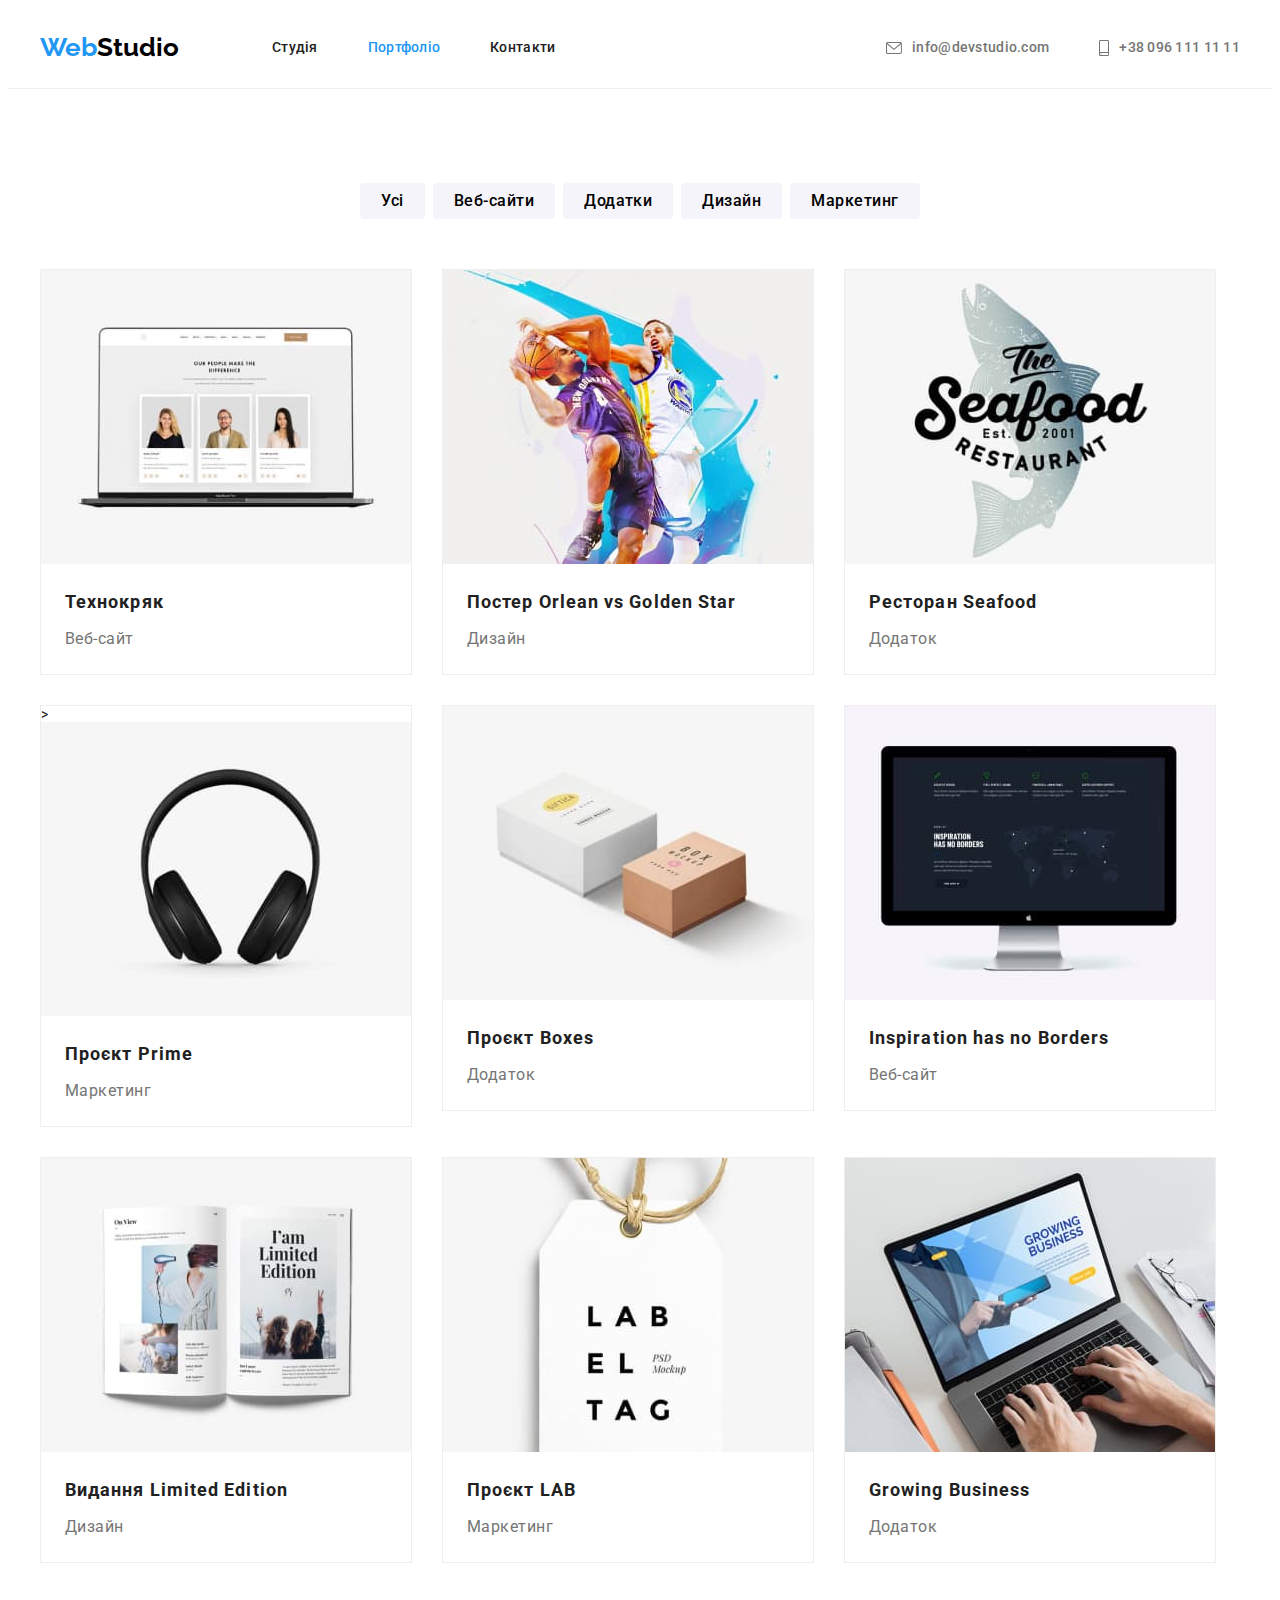
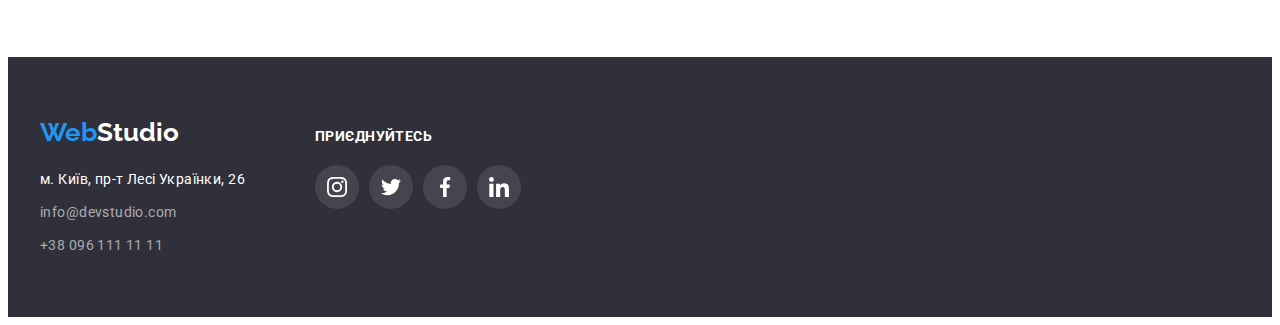
==== portfolio.html @ 4397d6b5 "Initial commit" ====
<!DOCTYPE html>
<html lang="uk">
  <head>
    <meta charset="UTF-8" />
    <meta http-equiv="X-UA-Compatible" content="IE=edge" />
    <meta name="viewport" content="width=device-width, initial-scale=1.0" />
    <title>WebStudio</title>

    <!-- fonts -->
    <link rel="preconnect" href="https://fonts.googleapis.com" />
    <link rel="preconnect" href="https://fonts.gstatic.com" crossorigin />
    <link
      href="https://fonts.googleapis.com/css2?family=Raleway:wght@700&family=Roboto:wght@400;500;700;900&display=swap"
      rel="stylesheet"
    />

    <!-- normolize -->
    <link
      rel="stylesheet"
      href="https://cdnjs.cloudflare.com/ajax/libs/modern-normalize/1.1.0/modern-normalize.min.css"
      integrity="sha512-wpPYUAdjBVSE4KJnH1VR1HeZfpl1ub8YT/NKx4PuQ5NmX2tKuGu6U/JRp5y+Y8XG2tV+wKQpNHVUX03MfMFn9Q=="
      crossorigin="anonymous"
      referrerpolicy="no-referrer"
    />

    <!-- base styles -->
    <link rel="stylesheet" href="./css/styles.css" />
  </head>

  <body>
    <!--heder-->
    <header class="header">
      <div class="container">
        <nav class="header-nav">
          <a href="./index.html" class="logo" lang="en"> <span class="accent">Web</span>Studio</a>
          <ul class="site-nav">
            <li class="item"><a href="./index.html" class="link">Студія</a></li>
            <li class="item"><a href="./portfolio.html" class="link current">Портфоліо</a></li>
            <li class="item"><a href="./" class="link">Контакти</a></li>
          </ul>
        </nav>

        <ul class="contact-heder">
          <li class="item">
            <a href="mailto:info@devstudio.com" class="link header-contact">
              <svg class="header-icon" width="16" height="12">
                <use href="./images/icons.svg#icon-envelope"></use>
              </svg>
              info@devstudio.com</a
            >
          </li>
          <li class="item">
            <a href="tel:+380961111111" class="link header-contact">
              <svg class="header-icon" width="10" height="16">
                <use href="./images/icons.svg#icon-smartphone"></use>
              </svg>
              +38 096 111 11 11</a
            >
          </li>
        </ul>
      </div>
    </header>

    <main>
      <!--section Наші роботи, сховати-->
      <section class="section">
        <div class="container">
          <h1 class="visually-hidden">Наші роботи</h1>

          <ul class="portfolio">
            <li class="item"><button type="button" class="portfolio-button">Усі</button></li>
            <li class="item"><button type="button" class="portfolio-button">Веб-сайти</button></li>
            <li class="item"><button type="button" class="portfolio-button">Додатки</button></li>
            <li class="item"><button type="button" class="portfolio-button">Дизайн</button></li>
            <li class="item"><button type="button" class="portfolio-button">Маркетинг</button></li>
          </ul>

          <ul class="project">
            <li class="item">
              <a class="project-link" href="" target="_blank" rel="noopener noreferrer">
                <img src="./images/portfolio/img1.jpg" alt="Технохряк" width="370" height="294" />
                <div class="project-description">
                  <h2 class="name">Технокряк</h2>
                  <p class="type">Веб-сайт</p>
                </div>
              </a>
            </li>

            <li class="item">
              <a class="project-link" href="" target="_blank" rel="noopener noreferrer">
                <img src="./images/portfolio/img2.jpg" alt="Постер" width="370" height="294" />
                <div class="project-description">
                  <h2 class="name">Постер <span lang="en">Orlean vs Golden Star</span></h2>
                  <p class="type">Дизайн</p>
                </div>
              </a>
            </li>

            <li class="item">
              <a class="project-link" href="" target="_blank" rel="noopener noreferrer">
                <img src="./images/portfolio/img3.jpg" alt="ІРесторан" width="370" height="294" />
                <div class="project-description">
                  <h2 class="name">Ресторан<span lang="en"> Seafood</span></h2>
                  <p class="type">Додаток</p>
                </div>
              </a>
            </li>

            <li class="item">
              <a class="project-link" href="" target="_blank" rel="noopener noreferrer">
                ><img
                  src="./images/portfolio/img4.jpg"
                  alt="Проєкт Прайм"
                  width="370"
                  height="294"
                />
                <div class="project-description">
                  <h2 class="name">Проєкт<span lang="en"> Prime</span></h2>
                  <p class="type">Маркетинг</p>
                </div>
              </a>
            </li>

            <li class="item">
              <a class="project-link" href="" target="_blank" rel="noopener noreferrer">
                <img
                  src="./images/portfolio/img5.jpg"
                  alt="Проєкт Боксес"
                  width="370"
                  height="294"
                />
                <div class="project-description">
                  <h2 class="name">Проєкт<span lang="en"> Boxes</span></h2>
                  <p class="type">Додаток</p>
                </div>
              </a>
            </li>

            <li class="item">
              <a class="project-link" href="" target="_blank" rel="noopener noreferrer">
                <img
                  src="./images/portfolio/img6.jpg"
                  alt="Натхнення без кордонів"
                  width="370"
                  height="294"
                />
                <div class="project-description">
                  <h2 class="name" lang="en">Inspiration has no Borders</h2>
                  <p class="type">Веб-сайт</p>
                </div>
              </a>
            </li>

            <li class="item">
              <a class="project-link" href="" target="_blank" rel="noopener noreferrer">
                <img src="./images/portfolio/img7.jpg" alt="Видання" width="370" height="294" />
                <div class="project-description">
                  <h2 class="name">Видання <span lang="en">Limited Edition</span></h2>
                  <p class="type">Дизайн</p>
                </div>
              </a>
            </li>

            <li class="item">
              <a class="project-link" href="" target="_blank" rel="noopener noreferrer">
                <img src="./images/portfolio/img8.jpg" alt="Проєкт ЛАБ" width="370" height="294" />
                <div class="project-description">
                  <h2 class="name">Проєкт <span lang="en">LAB</span></h2>
                  <p class="type">Маркетинг</p>
                </div>
              </a>
            </li>

            <li class="item">
              <a class="project-link" href="" target="_blank" rel="noopener noreferrer">
                <img
                  src="./images/portfolio/img9.jpg"
                  alt="Зростаючий бізнес"
                  width="370"
                  height="294"
                />
                <div class="project-description">
                  <h2 class="name" lang="en">Growing Business</h2>
                  <p class="type">Додаток</p>
                </div>
              </a>
            </li>
          </ul>
        </div>
      </section>
    </main>

    <!--footer-->
    <footer class="footer">
      <div class="container footer-items">
        <div class="address-items">
          <a href="./index.html" class="logo" lang="en"> <span class="accent">Web</span>Studio</a>
          <address>
            <ul class="address-footer">
              <li><a href="" class="sity">м. Київ, пр-т Лесі Українки, 26</a></li>
              <li>
                <a href="mailto:info@devstudio.com" class="mail-tel">info@devstudio.com</a>
              </li>
              <li><a href="tel:+380961111111" class="mail-tel">+38 096 111 11 11</a></li>
            </ul>
          </address>
        </div>
        <div class="cocials-footer">
          <p class="cocials-invyte">приєднуйтесь</p>
          <ul class="cocials">
            <li>
              <a
                class="cocials-link"
                href="https://www.instagram.com/"
                target="_blank"
                rel="noopener noreferrer"
                aria-label="іконка Інстаграм"
              >
                <svg class="cocials-icon" width="20" height="20">
                  <use href="./images/icons.svg#icon-instagram"></use>
                </svg>
              </a>
            </li>

            <li>
              <a
                class="cocials-link"
                href="https://twitter.com/"
                target="_blank"
                rel="noopener noreferrer"
                aria-label="іконка Твіттер"
              >
                <svg class="cocials-icon" width="20" height="20">
                  <use href="./images/icons.svg#icon-twitter"></use>
                </svg>
              </a>
            </li>

            <li>
              <a
                class="cocials-link"
                href="https://www.facebook.com/"
                target="_blank"
                rel="noopener noreferrer"
                aria-label="іконка Фейсбук"
              >
                <svg class="cocials-icon" width="20" height="20">
                  <use href="./images/icons.svg#icon-facebook"></use>
                </svg>
              </a>
            </li>

            <li>
              <a
                class="cocials-link"
                href="https://www.linkedin.com/"
                target="_blank"
                rel="noopener noreferrer"
                aria-label="іконка Лінкедін"
              >
                <svg class="cocials-icon" width="20" height="20">
                  <use href="./images/icons.svg#icon-linkedin"></use>
                </svg>
              </a>
            </li>
          </ul>
        </div>
      </div>
    </footer>
  </body>
</html>
---- css/styles.css ----
:root {
  --primary-text-color: #212121;
  --paragraf-text-color: #757575;
  --accent-color: #2196f3;
  --contrast-color: #ffffff;
  --background-color-main: #ffffff;
  --logo-color-header: #000000;
  --background-color-black: #2f303a;
  --background-color-gray: #f5f4fa;
  --border-card-project: 1px solid #eeeeee;
  --icon-color: #afb1b8;
}

/* ЗАГАЛЬНІ */

body {
  background-color: var(--contrast-color);
  color: var(--primary-text-color);
  font-family: 'Roboto', sans-serif;
  font-size: 14px;
}

/* РЕСЕТИ */
/* скидання стилів */
h1,
h2,
h3,
h4,
h5,
h6,
p {
  margin: 0;
}

/* усі списки */
ul {
  list-style: none;
  margin: 0;
  padding: 0;
}

/* усі посилання */
a {
  color: currentColor;
  text-decoration: none;
}

/* усі абзаци */
p {
  color: var(--paragraf-text-color);
}

/* усі картинки */
img {
  display: block;
  max-width: 100%;
  height: auto;
}

/* КОМПОНЕНТИ */

/* контейнер */
.container {
  width: 1200px;
  padding-left: 15px;
  padding-right: 15px;
  margin-left: auto;
  margin-right: auto;
}

/* усі секції */
.section {
  padding-top: 94px;
  padding-bottom: 94px;
}

/* заголовки секцій */
.section-title {
  font-size: 36px;
  line-height: 1.17;
  text-align: center;
  letter-spacing: 0.03em;

  margin-bottom: 50px;
}

/* прихований контент */
.visually-hidden {
  position: absolute;
  width: 1px;
  height: 1px;
  margin: -1px;
  border: 0;
  padding: 0;

  white-space: nowrap;
  clip-path: inset(100%);
  clip: rect(0 0 0 0);
  overflow: hidden;
}

/* ОКРЕМІ */

/* ХЕДЕР */

.header {
  border-bottom: 1px solid #ececec;
}
.header .container {
  display: flex;
  align-items: center;
}
.header-nav {
  display: flex;
  align-items: center;
}

/* лого */
.logo {
  display: block;
  margin-right: 93px;

  color: var(--logo-color-header);
  font-family: 'Raleway', sans-serif;
  font-weight: 700;
  font-size: 26px;
  line-height: 1.2;
  text-decoration: none;
}

.accent {
  color: var(--accent-color);
}

.logo:hover,
.logo:focus {
  color: var(--accent-color);
}

/* навігація хедер*/
.site-nav .link:hover,
.site-nav .link:focus,
.contact-heder .link:hover,
.contact-heder .link:focus {
  color: var(--accent-color);
}

.site-nav .link {
  display: block;
  padding-top: 32px;
  padding-bottom: 32px;

  font-weight: 500;
  line-height: 1.14;
  letter-spacing: 0.02em;
}

.site-nav {
  display: flex;
  gap: 50px;
}

/* активна сторінка */
.current {
  color: var(--accent-color);
}

/* контакти хедер */
.contact-heder {
  display: flex;
  margin-left: auto;

  color: var(--paragraf-text-color);
}

.contact-heder .link {
  display: flex;
  padding-top: 32px;
  padding-bottom: 32px;

  font-weight: 500;
  line-height: 1.14;
  letter-spacing: 0.02em;
}

.contact-heder .item + .item {
  margin-left: 50px;
}

.header-icon {
  fill: currentColor;
}

.header-contact {
  display: flex;
  align-items: center;
  gap: 10px;
}

/* герой */

.hero {
  padding-top: 200px;
  padding-bottom: 200px;
  max-width: 1600px;
  max-height: 600px;
  margin-right: auto;
  margin-left: auto;

  text-align: center;

  background-color: #c4c4c4;
  background-image: linear-gradient(to right, rgba(47, 48, 58, 0.4), rgba(47, 48, 58, 0.4)),
    url(../images/studio/background-hero.jpg);

  background-position: center;
  background-size: cover;
  background-repeat: no-repeat;
}

.hero-content {
  width: 696px;
  margin-left: auto;
  margin-right: auto;
}

.hero-title {
  color: var(--contrast-color);
  font-weight: 900;
  font-size: 44px;
  line-height: 1.36;
  letter-spacing: 0.06em;
  text-transform: uppercase;

  margin-bottom: 30px;
}

.hero-button {
  padding: 9px 31px;
  border-radius: 4px;
  border: 1px solid var(--accent-color);

  color: var(--contrast-color);
  background-color: var(--accent-color);
  font-family: inherit;
  font-weight: 700;
  font-size: 16px;
  line-height: 1.9;
  letter-spacing: 0.06em;

  cursor: pointer;
}

.hero .hero-button:hover,
.hero .hero-button:focus {
  color: var(--accent-color);
  background-color: var(--contrast-color);
  border: 1px solid var(--contrast-color);
}

/* СЕКЦІЇ */

/* особливості */
.specifik {
  padding-bottom: 0;
}

.specifik-list {
  display: flex;
  justify-content: space-between;
}

.specifik-list > .item {
  width: 270px;
}

.specifik-picture {
  display: flex;
  margin-bottom: 30px;
  width: 270px;
  height: 120px;
  align-items: center;
  justify-content: center;

  background-color: var(--background-color-gray);
  border-radius: 4px;
}

.specifik-title {
  font-size: 14px;
  line-height: 1.14;
  letter-spacing: 0.03em;
  text-transform: uppercase;

  margin-bottom: 10px;
}

.specifik-text {
  line-height: 1.7;
  letter-spacing: 0.03em;
}

/* про нас */
.about {
  display: flex;
  justify-content: space-between;
}

.section-title > .item {
  gap: 30px;
}

/* наша команда */
.our-team {
  background-color: var(--background-color-gray);
  margin-left: auto;
  margin-right: auto;
}

.team-name {
  font-weight: 500;
  font-size: 16px;
  line-height: 1.2;
  text-align: center;
  letter-spacing: 0.03em;

  margin-top: 30px;
  margin-bottom: 10px;
}
.team-job {
  font-size: 16px;
  line-height: 1.2;
  text-align: center;
  letter-spacing: 0.03em;
  margin-bottom: 16px;
}

.team {
  display: flex;
  gap: 30px;
}

.team > .item {
  padding-bottom: 30px;
  background-color: var(--background-color-main);
  box-shadow: 0px 1px 3px rgba(0, 0, 0, 0.12), 0px 1px 1px rgba(0, 0, 0, 0.14),
    0px 2px 1px rgba(0, 0, 0, 0.2);
  border-radius: 0px 0px 4px 4px;
}

/* соціальні мережі */
.cocials {
  display: flex;
  justify-content: center;
  align-items: center;
  gap: 10px;
}

.cocials-link {
  display: flex;
  justify-content: center;
  align-items: center;
  width: 44px;
  height: 44px;
  border-radius: 50%;
  background-color: var(--background-color-main);
  color: var(--icon-color);
}

.cocials-icon {
  fill: currentColor;
}

.cocials-link:hover,
.cocials-link:focus {
  color: var(--contrast-color);
  background-color: var(--accent-color);
}

/* постійні клієнти */

.clients-logo {
  display: flex;
  gap: 30px;
  align-items: center;
}

.clients-link {
  display: flex;
  justify-content: center;
  align-items: center;

  border: 1px solid var(--icon-color);
  border-radius: 4px;
  width: 170px;
  height: 92px;

  background-color: var(--background-color-main);
  color: var(--icon-color);
}

.icon-client {
  fill: currentColor;
}

.clients-link:hover,
.clients-link:focus {
  color: var(--accent-color);
  border: 1px solid var(--accent-color);
}

/* ФУТЕР */

/* загальні для футера */
.footer {
  padding-top: 60px;
  padding-bottom: 60px;

  background-color: var(--background-color-black);
}

.footer-items {
  display: flex;
  align-items: baseline;
  gap: 70px;
}

/* адреса футер */
.address-items {
  display: flex;
  flex-direction: column;
  row-gap: 20px;
}

/* лого футер */
footer .logo {
  display: block;
  margin-right: 0;

  color: var(--contrast-color);
}

/* контакти футер */
.address-footer {
  display: flex;
  flex-direction: column;
  gap: 9px;

  font-style: normal;
}

.sity {
  display: inline-block;

  color: var(--contrast-color);
  line-height: 1.7;
  letter-spacing: 0.03em;
}

.mail-tel {
  display: inline-block;

  color: rgba(255, 255, 255, 0.6);
  line-height: 1.7;
  letter-spacing: 0.03em;
}

.mail-tel:hover,
.mail-tel:focus {
  color: var(--accent-color);
  background-color: inherit;
}

/* соціальні мережі футер */
.cocials-footer {
  display: flex;
  flex-direction: column;
  row-gap: 20px;
}

.cocials-invyte {
  display: block;
}

.cocials-footer > p {
  font-weight: 700;
  line-height: 1.14;
  letter-spacing: 0.03em;
  text-transform: uppercase;

  color: var(--contrast-color);
}

.cocials-footer .cocials {
  display: flex;
  justify-content: flex-start;

  gap: 10px;
}

.cocials-footer .cocials-link {
  display: flex;
  justify-content: center;
  align-items: center;
  width: 44px;
  height: 44px;
  border-radius: 50%;
  background-color: rgba(255, 255, 255, 0.1);

  color: var(--contrast-color);
}

.cocials-link:hover,
.cocials-link:focus {
  background-color: var(--accent-color);
}

/* ПОРТФОЛІО */

/* портфоліо кнопки */
.portfolio {
  display: flex;
  justify-content: center;
  margin-bottom: 50px;
  gap: 8px;
}

.portfolio-button {
  padding: 5px 21px;
  border-radius: 4px;
  border: none;

  font-family: inherit;
  font-weight: 500;
  font-size: 16px;
  line-height: 1.6;
  letter-spacing: 0.03em;
  background-color: var(--background-color-gray);

  cursor: pointer;
}

.portfolio-button:hover,
.portfolio-button:focus {
  color: var(--contrast-color);
  background-color: var(--accent-color);

  box-shadow: 0px 3px 1px rgba(0, 0, 0, 0.1), 0px 1px 2px rgba(0, 0, 0, 0.08),
    0px 2px 2px rgba(0, 0, 0, 0.12);
}

/* портфоліо зразки */
.project {
  display: flex;
  flex-wrap: wrap;
  gap: 30px;
}

.project-link {
  display: block;
  width: 370px;
  border: var(--border-card-project);
}

.project-link:focus,
.project-link:hover {
  box-shadow: 0px 1px 1px rgba(0, 0, 0, 0.12), 0px 4px 4px rgba(0, 0, 0, 0.06),
    1px 4px 6px rgba(0, 0, 0, 0.16);
}

.project-description {
  padding: 20px 24px;
}

.project .name {
  margin-bottom: 4px;

  font-size: 18px;
  line-height: 2;
  letter-spacing: 0.06em;
}

.project .type {
  font-size: 16px;
  line-height: 1.88;
  letter-spacing: 0.03em;
}
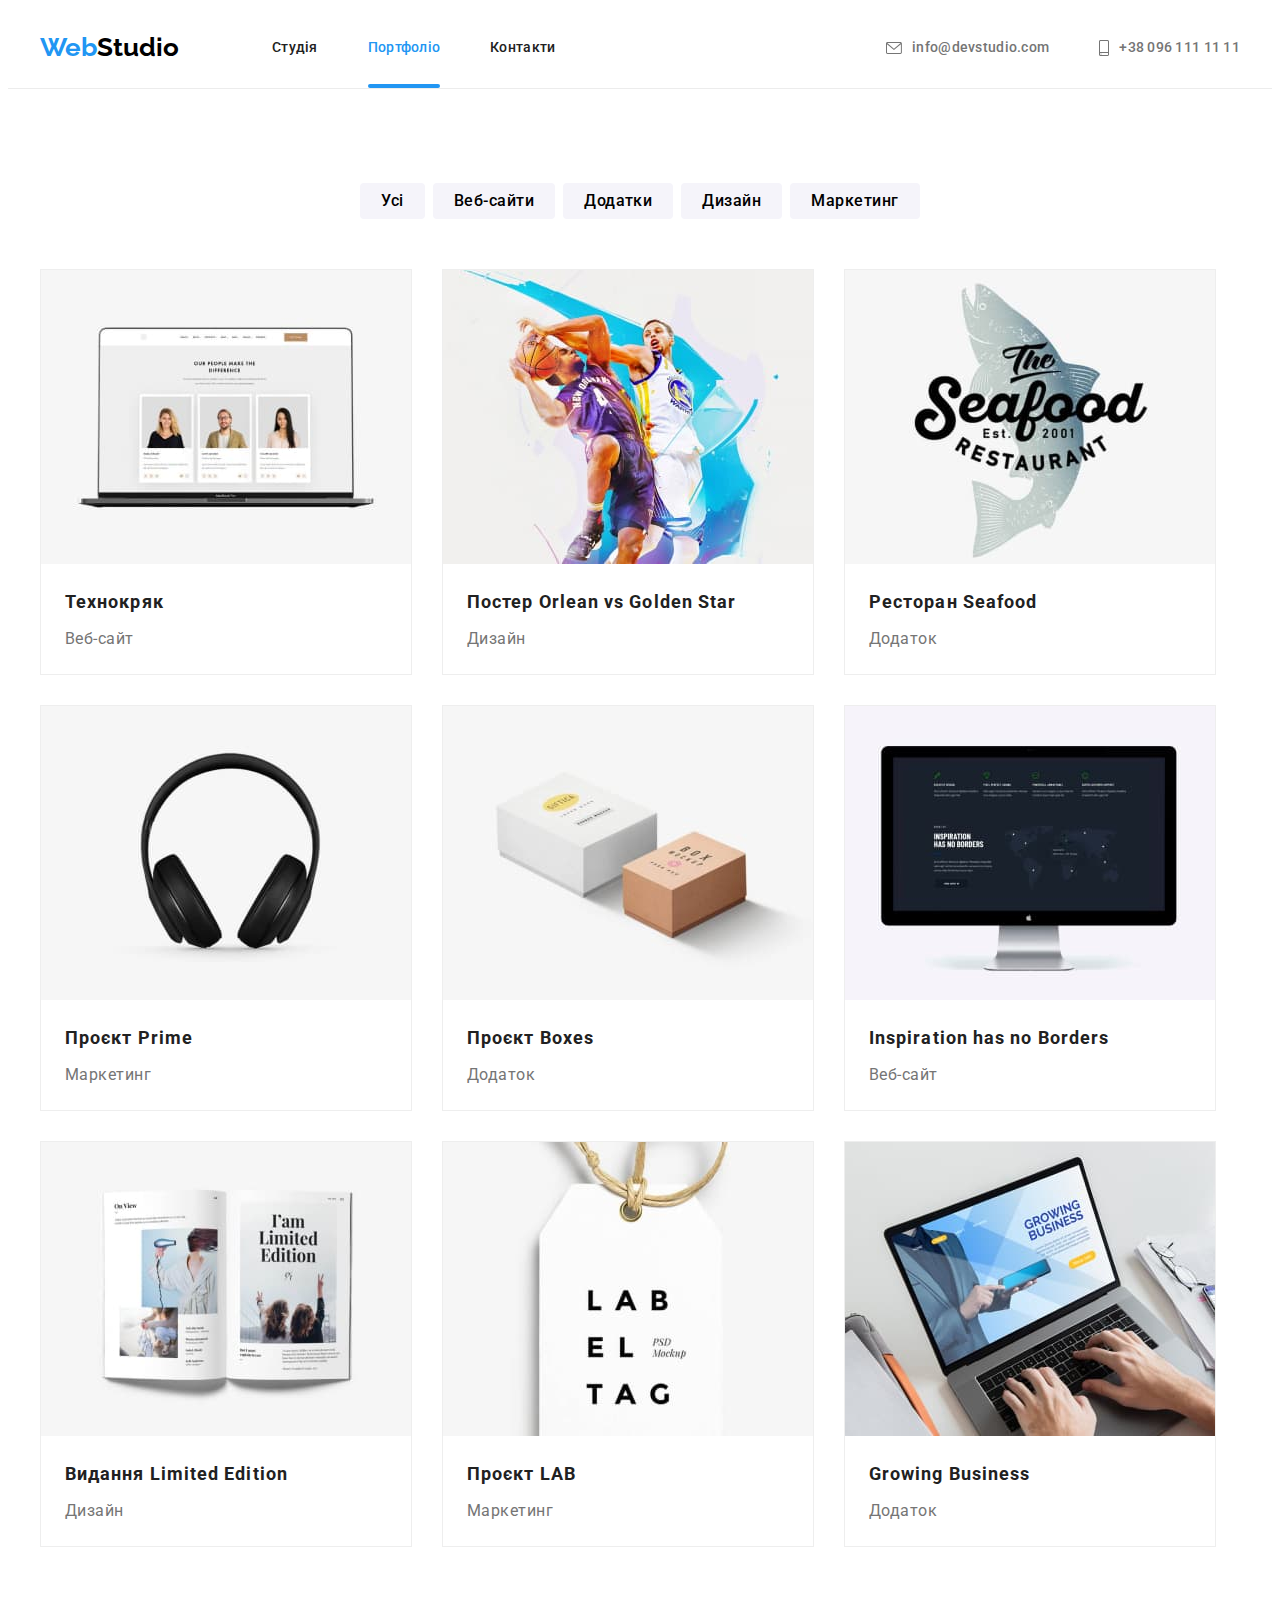
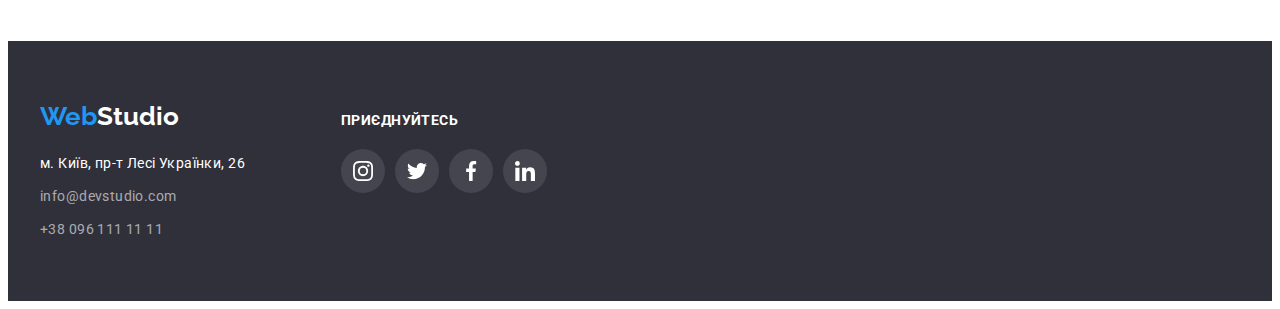
==== commit 6d697aa2: "ДЗ к сдаче" ====
--- a/portfolio.html
+++ b/portfolio.html
@@ -34,9 +34,9 @@
         <nav class="header-nav">
           <a href="./index.html" class="logo" lang="en"> <span class="accent">Web</span>Studio</a>
           <ul class="site-nav">
-            <li class="item"><a href="./index.html" class="link">Студія</a></li>
-            <li class="item"><a href="./portfolio.html" class="link current">Портфоліо</a></li>
-            <li class="item"><a href="./" class="link">Контакти</a></li>
+            <li class="item"><a href="./index.html" class="link-nav">Студія</a></li>
+            <li class="item"><a href="./portfolio.html" class="link-nav current">Портфоліо</a></li>
+            <li class="item"><a href="./" class="link-nav">Контакти</a></li>
           </ul>
         </nav>
 
@@ -78,7 +78,16 @@
           <ul class="project">
             <li class="item">
               <a class="project-link" href="" target="_blank" rel="noopener noreferrer">
-                <img src="./images/portfolio/img1.jpg" alt="Технохряк" width="370" height="294" />
+                <div class="project-thumb">
+                  <img src="./images/portfolio/img1.jpg" alt="Технохряк" width="370" height="294" />
+                  <div class="overlay">
+                    <div class="overlay-text">
+                      Ресурс пропонує комплексні пропозиції з різним рівнем функціоналу та сервісів.
+                      Все це дозволить відвідувачу отримати вичерпні відомості про компанію чи
+                      приватну особу.
+                    </div>
+                  </div>
+                </div>
                 <div class="project-description">
                   <h2 class="name">Технокряк</h2>
                   <p class="type">Веб-сайт</p>
@@ -88,7 +97,16 @@
 
             <li class="item">
               <a class="project-link" href="" target="_blank" rel="noopener noreferrer">
-                <img src="./images/portfolio/img2.jpg" alt="Постер" width="370" height="294" />
+                <div class="project-thumb">
+                  <img src="./images/portfolio/img2.jpg" alt="Постер" width="370" height="294" />
+                  <div class="overlay">
+                    <div class="overlay-text">
+                      Ресурс пропонує комплексні пропозиції з різним рівнем функціоналу та сервісів.
+                      Все це дозволить відвідувачу отримати вичерпні відомості про компанію чи
+                      приватну особу.
+                    </div>
+                  </div>
+                </div>
                 <div class="project-description">
                   <h2 class="name">Постер <span lang="en">Orlean vs Golden Star</span></h2>
                   <p class="type">Дизайн</p>
@@ -98,7 +116,16 @@
 
             <li class="item">
               <a class="project-link" href="" target="_blank" rel="noopener noreferrer">
-                <img src="./images/portfolio/img3.jpg" alt="ІРесторан" width="370" height="294" />
+                <div class="project-thumb">
+                  <img src="./images/portfolio/img3.jpg" alt="ІРесторан" width="370" height="294" />
+                  <div class="overlay">
+                    <div class="overlay-text">
+                      Ресурс пропонує комплексні пропозиції з різним рівнем функціоналу та сервісів.
+                      Все це дозволить відвідувачу отримати вичерпні відомості про компанію чи
+                      приватну особу.
+                    </div>
+                  </div>
+                </div>
                 <div class="project-description">
                   <h2 class="name">Ресторан<span lang="en"> Seafood</span></h2>
                   <p class="type">Додаток</p>
@@ -108,12 +135,21 @@
 
             <li class="item">
               <a class="project-link" href="" target="_blank" rel="noopener noreferrer">
-                ><img
-                  src="./images/portfolio/img4.jpg"
-                  alt="Проєкт Прайм"
-                  width="370"
-                  height="294"
-                />
+                <div class="project-thumb">
+                  <img
+                    src="./images/portfolio/img4.jpg"
+                    alt="Проєкт Прайм"
+                    width="370"
+                    height="294"
+                  />
+                  <div class="overlay">
+                    <div class="overlay-text">
+                      Ресурс пропонує комплексні пропозиції з різним рівнем функціоналу та сервісів.
+                      Все це дозволить відвідувачу отримати вичерпні відомості про компанію чи
+                      приватну особу.
+                    </div>
+                  </div>
+                </div>
                 <div class="project-description">
                   <h2 class="name">Проєкт<span lang="en"> Prime</span></h2>
                   <p class="type">Маркетинг</p>
@@ -123,12 +159,21 @@
 
             <li class="item">
               <a class="project-link" href="" target="_blank" rel="noopener noreferrer">
-                <img
-                  src="./images/portfolio/img5.jpg"
-                  alt="Проєкт Боксес"
-                  width="370"
-                  height="294"
-                />
+                <div class="project-thumb">
+                  <img
+                    src="./images/portfolio/img5.jpg"
+                    alt="Проєкт Боксес"
+                    width="370"
+                    height="294"
+                  />
+                  <div class="overlay">
+                    <div class="overlay-text">
+                      Ресурс пропонує комплексні пропозиції з різним рівнем функціоналу та сервісів.
+                      Все це дозволить відвідувачу отримати вичерпні відомості про компанію чи
+                      приватну особу.
+                    </div>
+                  </div>
+                </div>
                 <div class="project-description">
                   <h2 class="name">Проєкт<span lang="en"> Boxes</span></h2>
                   <p class="type">Додаток</p>
@@ -138,12 +183,21 @@
 
             <li class="item">
               <a class="project-link" href="" target="_blank" rel="noopener noreferrer">
-                <img
-                  src="./images/portfolio/img6.jpg"
-                  alt="Натхнення без кордонів"
-                  width="370"
-                  height="294"
-                />
+                <div class="project-thumb">
+                  <img
+                    src="./images/portfolio/img6.jpg"
+                    alt="Натхнення без кордонів"
+                    width="370"
+                    height="294"
+                  />
+                  <div class="overlay">
+                    <div class="overlay-text">
+                      Ресурс пропонує комплексні пропозиції з різним рівнем функціоналу та сервісів.
+                      Все це дозволить відвідувачу отримати вичерпні відомості про компанію чи
+                      приватну особу.
+                    </div>
+                  </div>
+                </div>
                 <div class="project-description">
                   <h2 class="name" lang="en">Inspiration has no Borders</h2>
                   <p class="type">Веб-сайт</p>
@@ -153,7 +207,16 @@
 
             <li class="item">
               <a class="project-link" href="" target="_blank" rel="noopener noreferrer">
-                <img src="./images/portfolio/img7.jpg" alt="Видання" width="370" height="294" />
+                <div class="project-thumb">
+                  <img src="./images/portfolio/img7.jpg" alt="Видання" width="370" height="294" />
+                  <div class="overlay">
+                    <div class="overlay-text">
+                      Ресурс пропонує комплексні пропозиції з різним рівнем функціоналу та сервісів.
+                      Все це дозволить відвідувачу отримати вичерпні відомості про компанію чи
+                      приватну особу.
+                    </div>
+                  </div>
+                </div>
                 <div class="project-description">
                   <h2 class="name">Видання <span lang="en">Limited Edition</span></h2>
                   <p class="type">Дизайн</p>
@@ -163,7 +226,21 @@
 
             <li class="item">
               <a class="project-link" href="" target="_blank" rel="noopener noreferrer">
-                <img src="./images/portfolio/img8.jpg" alt="Проєкт ЛАБ" width="370" height="294" />
+                <div class="project-thumb">
+                  <img
+                    src="./images/portfolio/img8.jpg"
+                    alt="Проєкт ЛАБ"
+                    width="370"
+                    height="294"
+                  />
+                  <div class="overlay">
+                    <div class="overlay-text">
+                      Ресурс пропонує комплексні пропозиції з різним рівнем функціоналу та сервісів.
+                      Все це дозволить відвідувачу отримати вичерпні відомості про компанію чи
+                      приватну особу.
+                    </div>
+                  </div>
+                </div>
                 <div class="project-description">
                   <h2 class="name">Проєкт <span lang="en">LAB</span></h2>
                   <p class="type">Маркетинг</p>
@@ -173,12 +250,21 @@
 
             <li class="item">
               <a class="project-link" href="" target="_blank" rel="noopener noreferrer">
-                <img
-                  src="./images/portfolio/img9.jpg"
-                  alt="Зростаючий бізнес"
-                  width="370"
-                  height="294"
-                />
+                <div class="project-thumb">
+                  <img
+                    src="./images/portfolio/img9.jpg"
+                    alt="Зростаючий бізнес"
+                    width="370"
+                    height="294"
+                  />
+                  <div class="overlay">
+                    <div class="overlay-text">
+                      Ресурс пропонує комплексні пропозиції з різним рівнем функціоналу та сервісів.
+                      Все це дозволить відвідувачу отримати вичерпні відомості про компанію чи
+                      приватну особу.
+                    </div>
+                  </div>
+                </div>
                 <div class="project-description">
                   <h2 class="name" lang="en">Growing Business</h2>
                   <p class="type">Додаток</p>
--- a/css/styles.css
+++ b/css/styles.css
@@ -9,6 +9,8 @@
   --background-color-gray: #f5f4fa;
   --border-card-project: 1px solid #eeeeee;
   --icon-color: #afb1b8;
+  --duration: 250ms;
+  --timing-function: cubic-bezier(0.4, 0, 0.2, 1);
 }
 
 /* ЗАГАЛЬНІ */
@@ -106,10 +108,12 @@
 .header {
   border-bottom: 1px solid #ececec;
 }
+
 .header .container {
   display: flex;
   align-items: center;
 }
+
 .header-nav {
   display: flex;
   align-items: center;
@@ -126,6 +130,8 @@
   font-size: 26px;
   line-height: 1.2;
   text-decoration: none;
+
+  transition: color var(--duration) var(--timing-function);
 }
 
 .accent {
@@ -138,26 +144,53 @@
 }
 
 /* навігація хедер*/
-.site-nav .link:hover,
-.site-nav .link:focus,
+.site-nav {
+  display: flex;
+  gap: 50px;
+}
+
+.link-nav {
+  position: relative;
+
+  display: inline-block;
+  padding-top: 32px;
+  padding-bottom: 32px;
+
+  font-weight: 500;
+  line-height: 1.14;
+  letter-spacing: 0.02em;
+
+  transition-property: color;
+  transition-duration: var(--duration);
+  transition-timing-function: var(--timing-function);
+}
+
+.link-nav:hover,
+.link-nav:focus,
 .contact-heder .link:hover,
 .contact-heder .link:focus {
   color: var(--accent-color);
 }
 
-.site-nav .link {
+.link-nav:hover::after,
+.link-nav:focus::after {
+  content: '';
   display: block;
-  padding-top: 32px;
-  padding-bottom: 32px;
-
-  font-weight: 500;
-  line-height: 1.14;
-  letter-spacing: 0.02em;
-}
-
-.site-nav {
-  display: flex;
-  gap: 50px;
+
+  position: absolute;
+  bottom: 0;
+
+  width: 100%;
+  height: 4px;
+  border-radius: 2px;
+  background-color: var(--accent-color);
+}
+
+/* занятие */
+.link-nav::after {
+  content: '';
+  display: block;
+  transition: background-color var(--duration) var(--timing-function);
 }
 
 /* активна сторінка */
@@ -165,12 +198,28 @@
   color: var(--accent-color);
 }
 
+.link-nav.current::after {
+  position: absolute;
+  bottom: 0;
+
+  content: '';
+  display: block;
+
+  width: 100%;
+  height: 4px;
+  border-radius: 2px;
+
+  background-color: var(--accent-color);
+}
+
 /* контакти хедер */
 .contact-heder {
   display: flex;
   margin-left: auto;
 
   color: var(--paragraf-text-color);
+
+  transition: color var(--duration) var(--timing-function);
 }
 
 .contact-heder .link {
@@ -238,7 +287,7 @@
 .hero-button {
   padding: 9px 31px;
   border-radius: 4px;
-  border: 1px solid var(--accent-color);
+  border: none;
 
   color: var(--contrast-color);
   background-color: var(--accent-color);
@@ -249,13 +298,16 @@
   letter-spacing: 0.06em;
 
   cursor: pointer;
-}
-
-.hero .hero-button:hover,
-.hero .hero-button:focus {
+
+  transition-property: color, background-color;
+  transition-duration: var(--duration);
+  transition-timing-function: var(--timing-function);
+}
+
+.hero-button:hover,
+.hero-button:focus {
   color: var(--accent-color);
   background-color: var(--contrast-color);
-  border: 1px solid var(--contrast-color);
 }
 
 /* СЕКЦІЇ */
@@ -308,6 +360,31 @@
 
 .section-title > .item {
   gap: 30px;
+}
+.about-foto {
+  position: relative;
+}
+
+.about-foto-shadow {
+  position: absolute;
+  bottom: 0;
+  left: 0;
+
+  display: flex;
+  align-items: center;
+  justify-content: center;
+  width: 100%;
+  height: 79px;
+  background-color: rgba(47, 48, 58, 0.8);
+}
+
+.about-foto-shadow > p {
+  font-weight: 700;
+  line-height: 1.2;
+  letter-spacing: 0.03em;
+  text-transform: uppercase;
+
+  color: var(--contrast-color);
 }
 
 /* наша команда */
@@ -365,6 +442,10 @@
   border-radius: 50%;
   background-color: var(--background-color-main);
   color: var(--icon-color);
+
+  transition-property: color, background-color;
+  transition-duration: var(--duration);
+  transition-timing-function: var(--timing-function);
 }
 
 .cocials-icon {
@@ -397,6 +478,10 @@
 
   background-color: var(--background-color-main);
   color: var(--icon-color);
+
+  transition-property: color, border;
+  transition-duration: var(--duration);
+  transition-timing-function: var(--timing-function);
 }
 
 .icon-client {
@@ -422,7 +507,6 @@
 .footer-items {
   display: flex;
   align-items: baseline;
-  gap: 70px;
 }
 
 /* адреса футер */
@@ -430,6 +514,8 @@
   display: flex;
   flex-direction: column;
   row-gap: 20px;
+  min-width: 231px;
+  margin-right: 70px;
 }
 
 /* лого футер */
@@ -463,6 +549,10 @@
   color: rgba(255, 255, 255, 0.6);
   line-height: 1.7;
   letter-spacing: 0.03em;
+
+  transition-property: color, background-color;
+  transition-duration: var(--duration);
+  transition-timing-function: var(--timing-function);
 }
 
 .mail-tel:hover,
@@ -515,6 +605,83 @@
   background-color: var(--accent-color);
 }
 
+/* модальне вікно */
+.backdrop {
+  position: fixed;
+  top: 0;
+  left: 0;
+
+  width: 100%;
+  height: 100%;
+
+  background-color: rgba(0, 0, 0, 0.2);
+
+  transition-property: opacity, visibility;
+  transition-duration: var(--duration);
+  transition-timing-function: var(--timing-function);
+}
+
+.backdrop.is-hidden {
+  opacity: 0;
+  visibility: hidden;
+  pointer-events: none;
+}
+
+.modal {
+  position: absolute;
+  top: 50%;
+  left: 50%;
+
+  transform: translate(-50%, -50%) scale(1);
+  width: 528px;
+  height: 581px;
+  /* width: 300px;
+  height: 300px; */
+
+  background-color: var(--background-color-main);
+  box-shadow: 0px 1px 3px rgba(0, 0, 0, 0.12), 0px 1px 1px rgba(0, 0, 0, 0.14),
+    0px 2px 1px rgba(0, 0, 0, 0.2);
+  border-radius: 4px;
+
+  transition-property: opacity, transform, scale;
+  transition-duration: var(--duration);
+  transition-timing-function: var(--timing-function);
+}
+
+/* модальне вікно по Ярославу */
+/* .backdrop.is-hidden .modal {
+  opacity: 0;
+  transform: translate(-50%, -70%);
+} */
+
+/* модальне вікно по Олександру */
+.backdrop.is-hidden .modal {
+  opacity: 0;
+  transform: translate(-50%, -50%) scale(1.2);
+}
+
+.modal-btn {
+  position: absolute;
+
+  top: 8px;
+  right: 8px;
+
+  width: 30px;
+  height: 30px;
+
+  padding: 0;
+
+  background-color: var(--background-color-main);
+  border: 1px solid rgba(0, 0, 0, 0.1);
+  border-radius: 50%;
+
+  display: inline-flex;
+  justify-content: center;
+  align-items: center;
+
+  cursor: pointer;
+}
+
 /* ПОРТФОЛІО */
 
 /* портфоліо кнопки */
@@ -538,6 +705,10 @@
   background-color: var(--background-color-gray);
 
   cursor: pointer;
+
+  transition-property: color, background-color, box-shadow;
+  transition-duration: var(--duration);
+  transition-timing-function: var(--timing-function);
 }
 
 .portfolio-button:hover,
@@ -560,6 +731,10 @@
   display: block;
   width: 370px;
   border: var(--border-card-project);
+
+  transition-property: box-shadow;
+  transition-duration: var(--duration);
+  transition-timing-function: var(--timing-function);
 }
 
 .project-link:focus,
@@ -568,6 +743,11 @@
     1px 4px 6px rgba(0, 0, 0, 0.16);
 }
 
+.project-link:focus .overlay,
+.project-link:hover .overlay {
+  transform: translateY(0);
+}
+
 .project-description {
   padding: 20px 24px;
 }
@@ -585,3 +765,38 @@
   line-height: 1.88;
   letter-spacing: 0.03em;
 }
+
+.project-thumb {
+  position: relative;
+  overflow: hidden;
+}
+
+.overlay {
+  position: absolute;
+
+  transform: translateY(100%);
+
+  width: 100%;
+  height: 100%;
+  top: 0;
+  left: 0;
+
+  padding: 63px 24px;
+  display: flex;
+  align-items: center;
+  /* text-align: center; */
+  background-color: rgba(33, 150, 243, 0.9);
+
+  transition-property: transform;
+  transition-duration: var(--duration);
+  transition-timing-function: var(--timing-function);
+}
+
+.overlay-text {
+  font-weight: 400;
+  font-size: 18px;
+  line-height: 1.56;
+  letter-spacing: 0.03em;
+
+  color: var(--contrast-color);
+}
